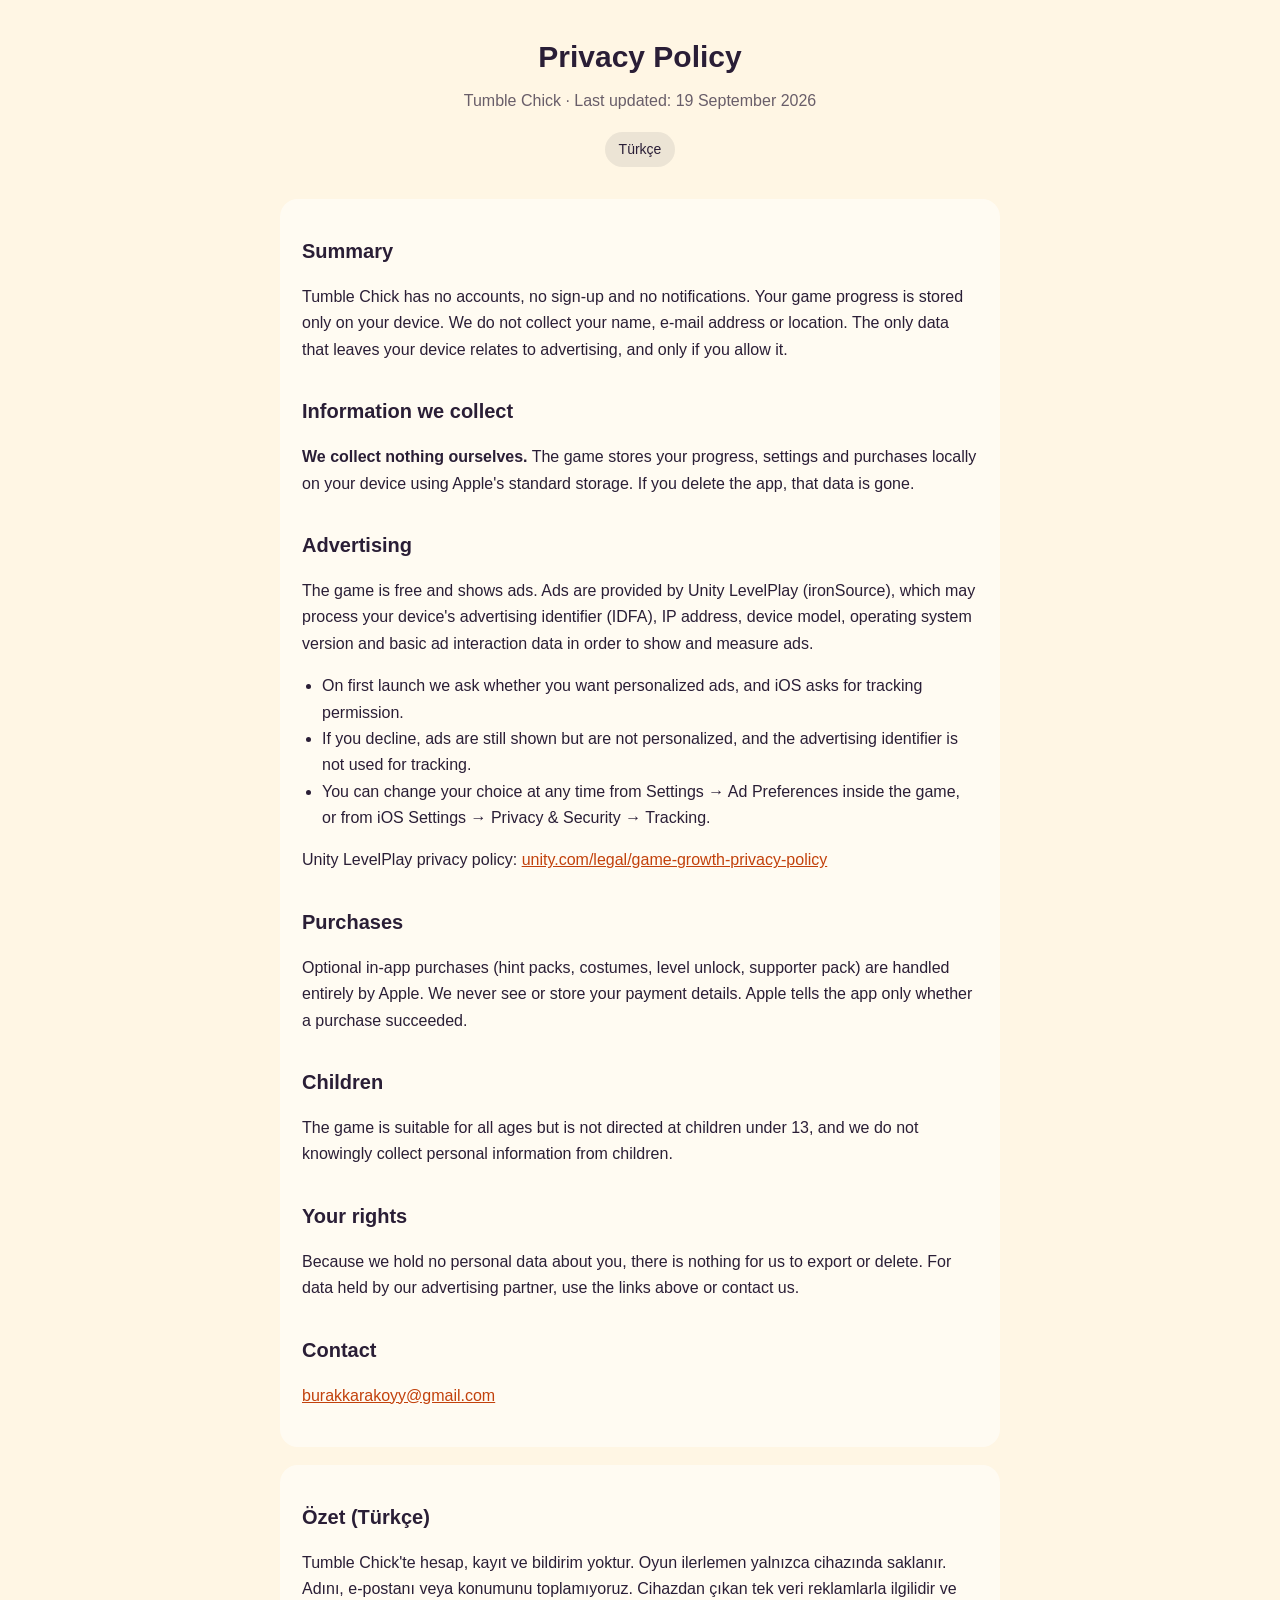
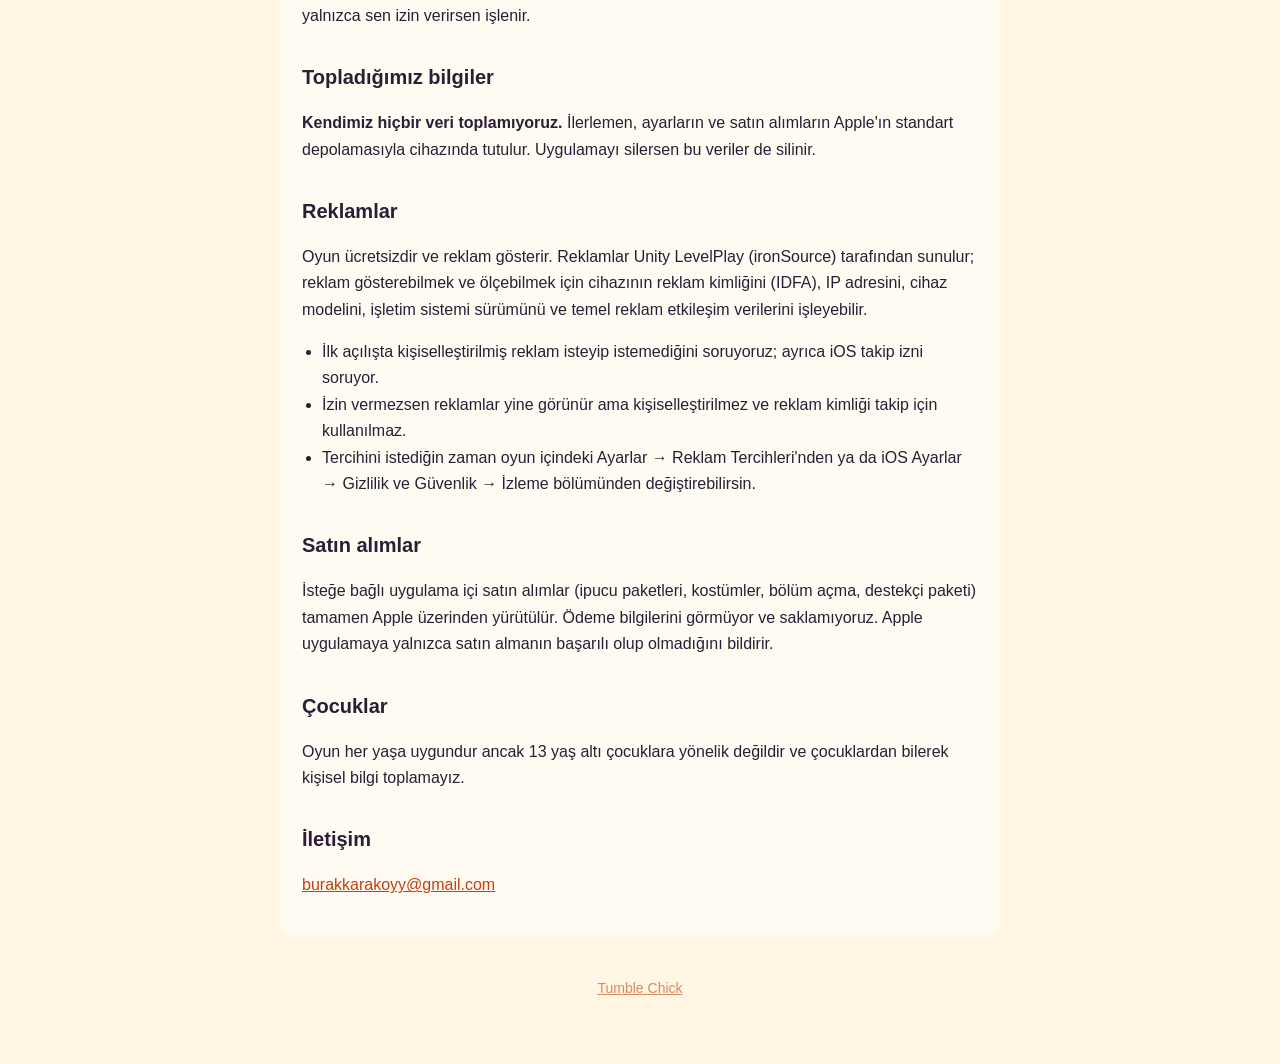
==== privacy.html @ 52e64dd9 "Add files via upload" ====
<!doctype html>
<html lang="en"><head><meta charset="utf-8">
<meta name="viewport" content="width=device-width, initial-scale=1">
<title>Tumble Chick — Privacy Policy</title><link rel="stylesheet" href="style.css"></head>
<body><main>
<header>
  <h1>Privacy Policy</h1>
  <p class="sub">Tumble Chick · Last updated: 19 September 2026</p>
  <a class="lang" href="#tr">Türkçe</a>
</header>

<div class="card">
<h2>Summary</h2>
<p>Tumble Chick has no accounts, no sign-up and no notifications. Your game progress is stored only on your device. We do not collect your name, e-mail address or location. The only data that leaves your device relates to advertising, and only if you allow it.</p>

<h2>Information we collect</h2>
<p><strong>We collect nothing ourselves.</strong> The game stores your progress, settings and purchases locally on your device using Apple's standard storage. If you delete the app, that data is gone.</p>

<h2>Advertising</h2>
<p>The game is free and shows ads. Ads are provided by Unity LevelPlay (ironSource), which may process your device's advertising identifier (IDFA), IP address, device model, operating system version and basic ad interaction data in order to show and measure ads.</p>
<ul>
  <li>On first launch we ask whether you want personalized ads, and iOS asks for tracking permission.</li>
  <li>If you decline, ads are still shown but are not personalized, and the advertising identifier is not used for tracking.</li>
  <li>You can change your choice at any time from Settings → Ad Preferences inside the game, or from iOS Settings → Privacy &amp; Security → Tracking.</li>
</ul>
<p>Unity LevelPlay privacy policy: <a href="https://unity.com/legal/game-growth-privacy-policy">unity.com/legal/game-growth-privacy-policy</a></p>

<h2>Purchases</h2>
<p>Optional in-app purchases (hint packs, costumes, level unlock, supporter pack) are handled entirely by Apple. We never see or store your payment details. Apple tells the app only whether a purchase succeeded.</p>

<h2>Children</h2>
<p>The game is suitable for all ages but is not directed at children under 13, and we do not knowingly collect personal information from children.</p>

<h2>Your rights</h2>
<p>Because we hold no personal data about you, there is nothing for us to export or delete. For data held by our advertising partner, use the links above or contact us.</p>

<h2>Contact</h2>
<p><a href="mailto:burakkarakoyy@gmail.com">burakkarakoyy@gmail.com</a></p>
</div>

<div class="card" id="tr">
<h2>Özet (Türkçe)</h2>
<p>Tumble Chick'te hesap, kayıt ve bildirim yoktur. Oyun ilerlemen yalnızca cihazında saklanır. Adını, e‑postanı veya konumunu toplamıyoruz. Cihazdan çıkan tek veri reklamlarla ilgilidir ve yalnızca sen izin verirsen işlenir.</p>

<h2>Topladığımız bilgiler</h2>
<p><strong>Kendimiz hiçbir veri toplamıyoruz.</strong> İlerlemen, ayarların ve satın alımların Apple'ın standart depolamasıyla cihazında tutulur. Uygulamayı silersen bu veriler de silinir.</p>

<h2>Reklamlar</h2>
<p>Oyun ücretsizdir ve reklam gösterir. Reklamlar Unity LevelPlay (ironSource) tarafından sunulur; reklam gösterebilmek ve ölçebilmek için cihazının reklam kimliğini (IDFA), IP adresini, cihaz modelini, işletim sistemi sürümünü ve temel reklam etkileşim verilerini işleyebilir.</p>
<ul>
  <li>İlk açılışta kişiselleştirilmiş reklam isteyip istemediğini soruyoruz; ayrıca iOS takip izni soruyor.</li>
  <li>İzin vermezsen reklamlar yine görünür ama kişiselleştirilmez ve reklam kimliği takip için kullanılmaz.</li>
  <li>Tercihini istediğin zaman oyun içindeki Ayarlar → Reklam Tercihleri'nden ya da iOS Ayarlar → Gizlilik ve Güvenlik → İzleme bölümünden değiştirebilirsin.</li>
</ul>

<h2>Satın alımlar</h2>
<p>İsteğe bağlı uygulama içi satın alımlar (ipucu paketleri, kostümler, bölüm açma, destekçi paketi) tamamen Apple üzerinden yürütülür. Ödeme bilgilerini görmüyor ve saklamıyoruz. Apple uygulamaya yalnızca satın almanın başarılı olup olmadığını bildirir.</p>

<h2>Çocuklar</h2>
<p>Oyun her yaşa uygundur ancak 13 yaş altı çocuklara yönelik değildir ve çocuklardan bilerek kişisel bilgi toplamayız.</p>

<h2>İletişim</h2>
<p><a href="mailto:burakkarakoyy@gmail.com">burakkarakoyy@gmail.com</a></p>
</div>
<footer><a href="index.html">Tumble Chick</a></footer>
</main></body></html>
---- style.css ----
:root { color-scheme: light dark; }
* { box-sizing: border-box; }
body {
  margin: 0; padding: 32px 20px 64px;
  font: 16px/1.65 -apple-system, BlinkMacSystemFont, "Segoe UI", Roboto, sans-serif;
  color: #2a1e36; background: #fff6e4;
}
@media (prefers-color-scheme: dark) { body { color: #f3ecff; background: #1d1630; } }
main { max-width: 720px; margin: 0 auto; }
header { text-align: center; margin-bottom: 32px; }
h1 { font-size: 30px; margin: 0 0 6px; }
h2 { font-size: 20px; margin: 32px 0 8px; }
.sub { opacity: .7; margin: 0; }
.lang { display: inline-block; margin: 18px 6px 0; padding: 6px 14px; border-radius: 999px;
        background: rgba(127,127,127,.15); text-decoration: none; color: inherit; font-size: 14px; }
.card { background: rgba(255,255,255,.55); border-radius: 18px; padding: 4px 22px 22px; margin-top: 18px; }
@media (prefers-color-scheme: dark) { .card { background: rgba(255,255,255,.07); } }
a { color: #c2410c; }
@media (prefers-color-scheme: dark) { a { color: #ffb37a; } }
footer { text-align: center; opacity: .6; font-size: 14px; margin-top: 40px; }
ul { padding-left: 20px; }
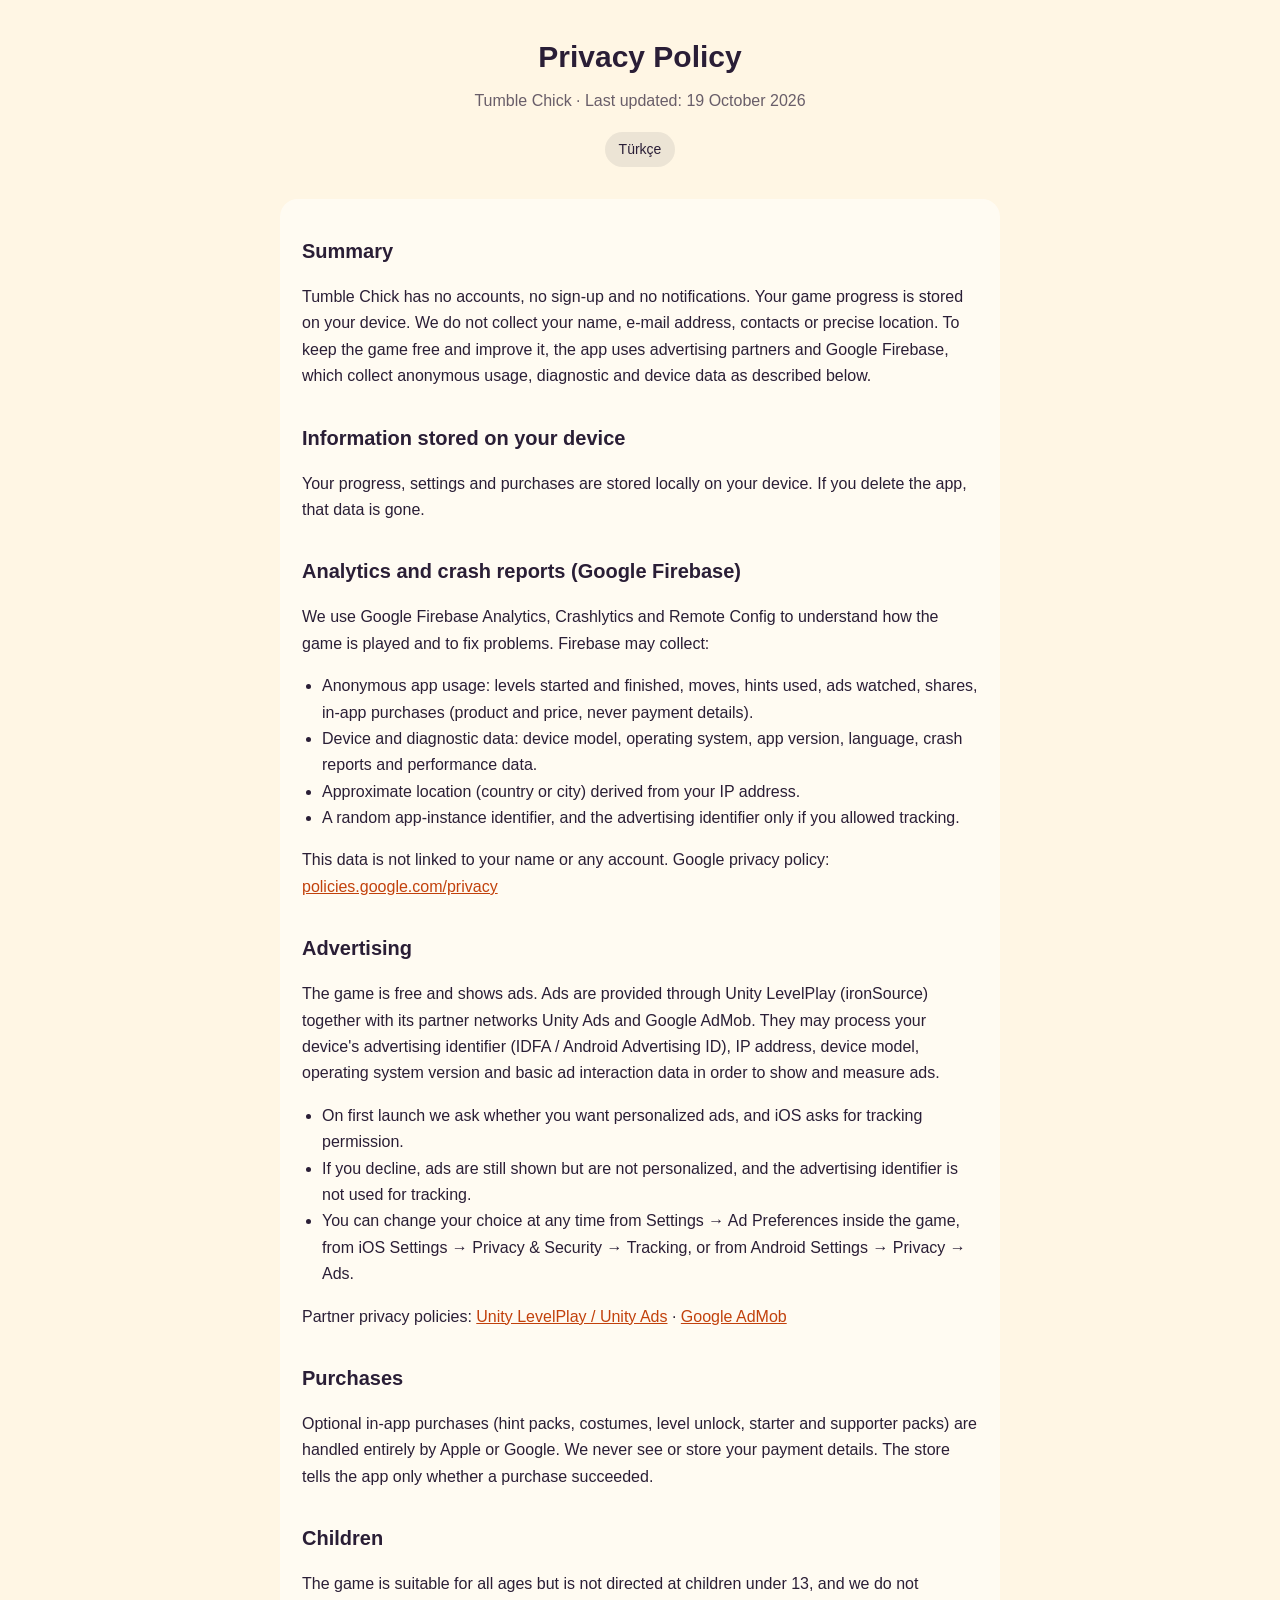
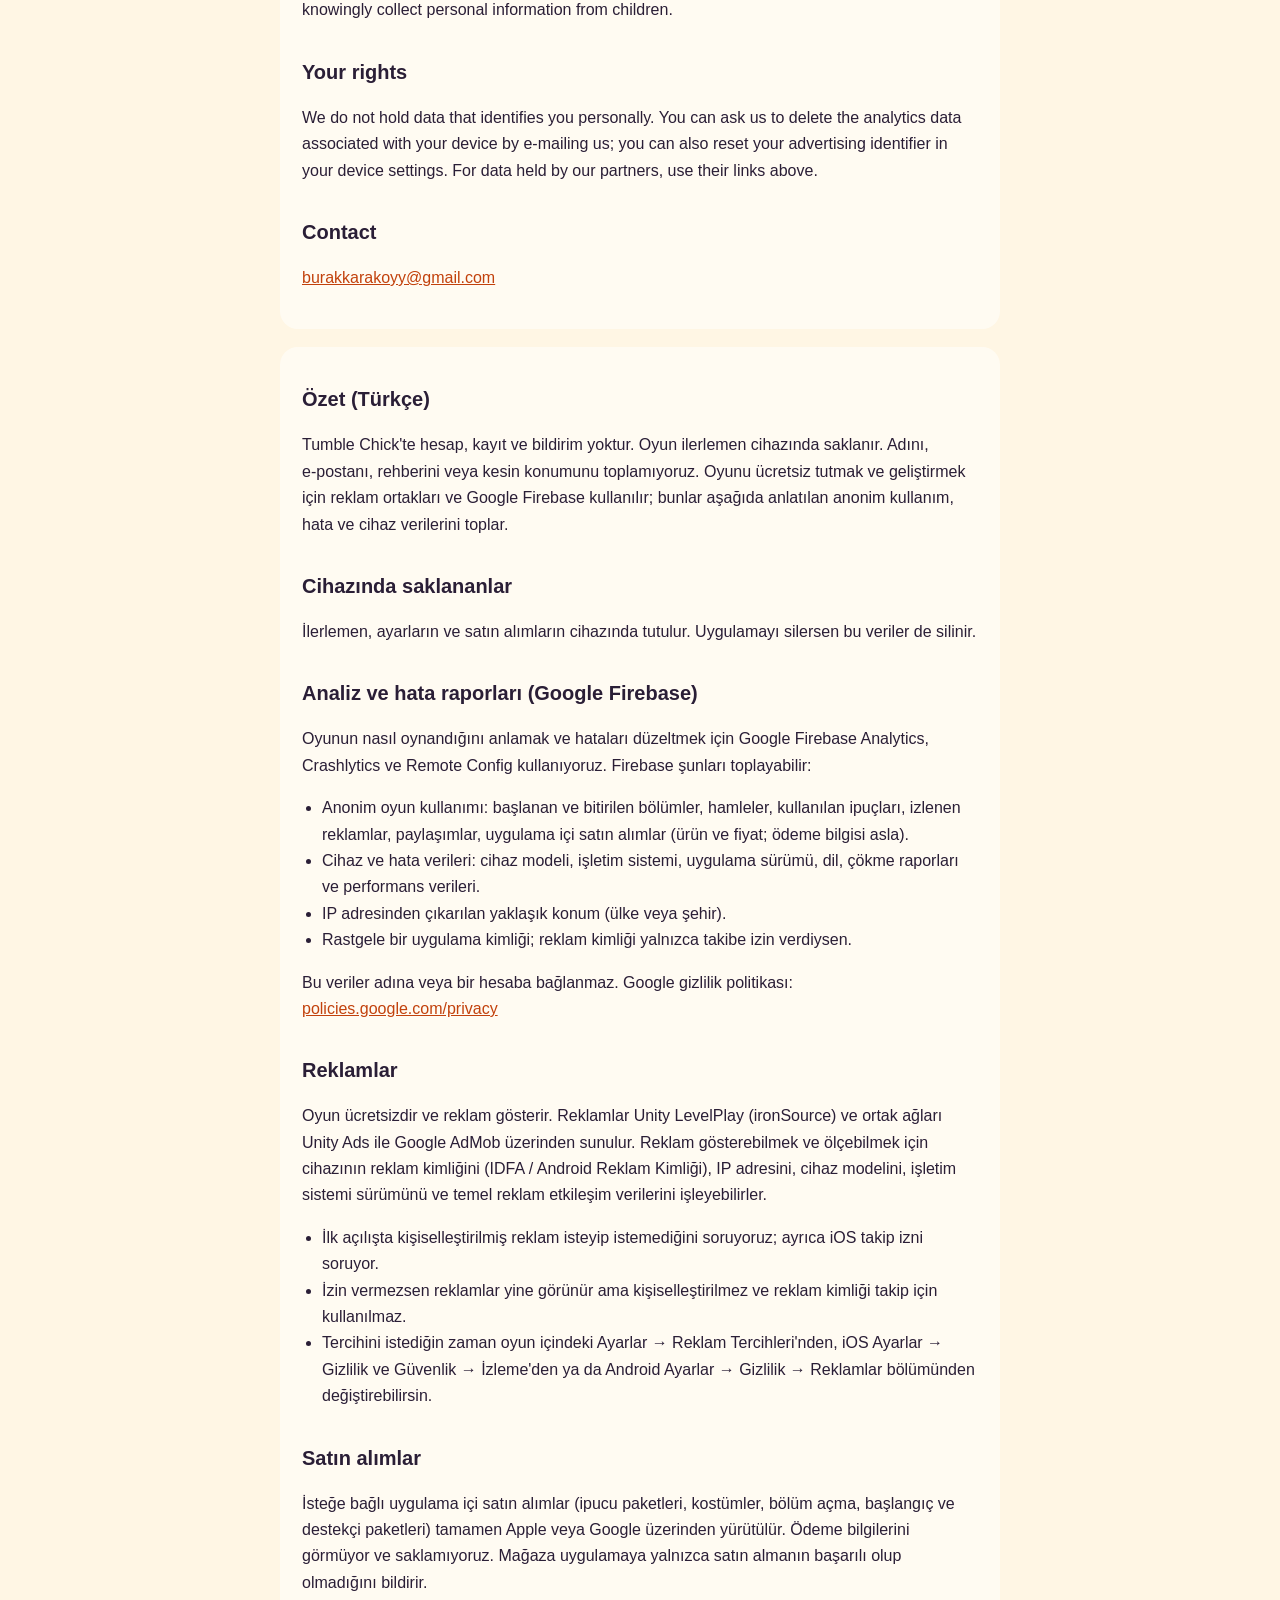
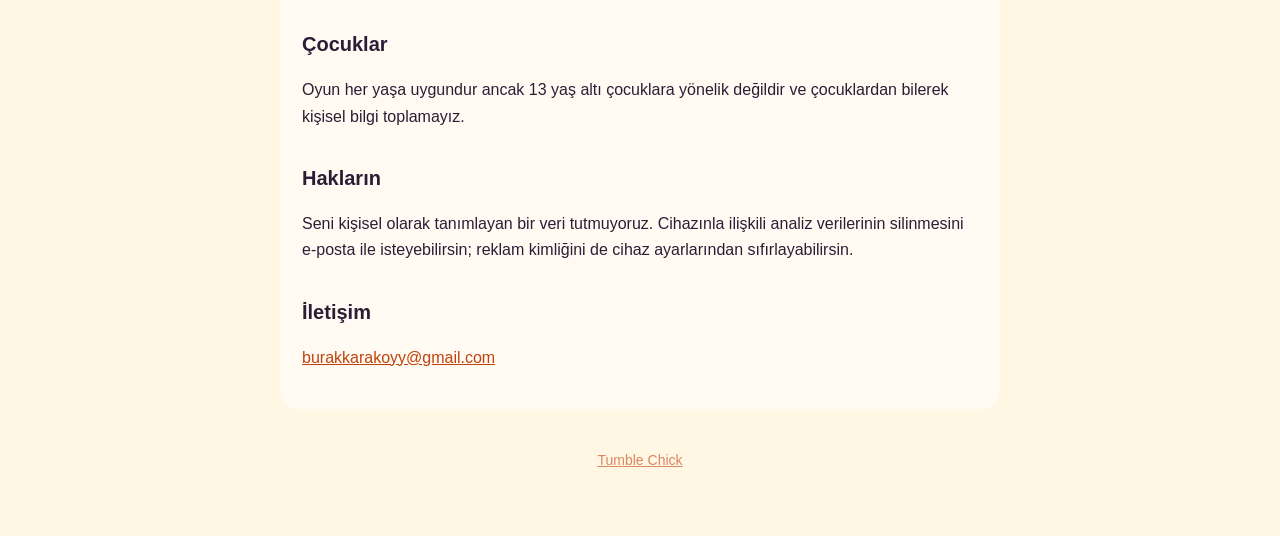
==== commit 283c6cd2: "Update privacy.html" ====
--- a/privacy.html
+++ b/privacy.html
@@ -5,34 +5,44 @@
 <body><main>
 <header>
   <h1>Privacy Policy</h1>
-  <p class="sub">Tumble Chick · Last updated: 19 September 2026</p>
+  <p class="sub">Tumble Chick · Last updated: 19 October 2026</p>
   <a class="lang" href="#tr">Türkçe</a>
 </header>
 
 <div class="card">
 <h2>Summary</h2>
-<p>Tumble Chick has no accounts, no sign-up and no notifications. Your game progress is stored only on your device. We do not collect your name, e-mail address or location. The only data that leaves your device relates to advertising, and only if you allow it.</p>
+<p>Tumble Chick has no accounts, no sign-up and no notifications. Your game progress is stored on your device. We do not collect your name, e-mail address, contacts or precise location. To keep the game free and improve it, the app uses advertising partners and Google Firebase, which collect anonymous usage, diagnostic and device data as described below.</p>
 
-<h2>Information we collect</h2>
-<p><strong>We collect nothing ourselves.</strong> The game stores your progress, settings and purchases locally on your device using Apple's standard storage. If you delete the app, that data is gone.</p>
+<h2>Information stored on your device</h2>
+<p>Your progress, settings and purchases are stored locally on your device. If you delete the app, that data is gone.</p>
+
+<h2>Analytics and crash reports (Google Firebase)</h2>
+<p>We use Google Firebase Analytics, Crashlytics and Remote Config to understand how the game is played and to fix problems. Firebase may collect:</p>
+<ul>
+  <li>Anonymous app usage: levels started and finished, moves, hints used, ads watched, shares, in-app purchases (product and price, never payment details).</li>
+  <li>Device and diagnostic data: device model, operating system, app version, language, crash reports and performance data.</li>
+  <li>Approximate location (country or city) derived from your IP address.</li>
+  <li>A random app-instance identifier, and the advertising identifier only if you allowed tracking.</li>
+</ul>
+<p>This data is not linked to your name or any account. Google privacy policy: <a href="https://policies.google.com/privacy">policies.google.com/privacy</a></p>
 
 <h2>Advertising</h2>
-<p>The game is free and shows ads. Ads are provided by Unity LevelPlay (ironSource), which may process your device's advertising identifier (IDFA), IP address, device model, operating system version and basic ad interaction data in order to show and measure ads.</p>
+<p>The game is free and shows ads. Ads are provided through Unity LevelPlay (ironSource) together with its partner networks Unity Ads and Google AdMob. They may process your device's advertising identifier (IDFA / Android Advertising ID), IP address, device model, operating system version and basic ad interaction data in order to show and measure ads.</p>
 <ul>
   <li>On first launch we ask whether you want personalized ads, and iOS asks for tracking permission.</li>
   <li>If you decline, ads are still shown but are not personalized, and the advertising identifier is not used for tracking.</li>
-  <li>You can change your choice at any time from Settings → Ad Preferences inside the game, or from iOS Settings → Privacy &amp; Security → Tracking.</li>
+  <li>You can change your choice at any time from Settings → Ad Preferences inside the game, from iOS Settings → Privacy &amp; Security → Tracking, or from Android Settings → Privacy → Ads.</li>
 </ul>
-<p>Unity LevelPlay privacy policy: <a href="https://unity.com/legal/game-growth-privacy-policy">unity.com/legal/game-growth-privacy-policy</a></p>
+<p>Partner privacy policies: <a href="https://unity.com/legal/game-growth-privacy-policy">Unity LevelPlay / Unity Ads</a> · <a href="https://policies.google.com/technologies/ads">Google AdMob</a></p>
 
 <h2>Purchases</h2>
-<p>Optional in-app purchases (hint packs, costumes, level unlock, supporter pack) are handled entirely by Apple. We never see or store your payment details. Apple tells the app only whether a purchase succeeded.</p>
+<p>Optional in-app purchases (hint packs, costumes, level unlock, starter and supporter packs) are handled entirely by Apple or Google. We never see or store your payment details. The store tells the app only whether a purchase succeeded.</p>
 
 <h2>Children</h2>
 <p>The game is suitable for all ages but is not directed at children under 13, and we do not knowingly collect personal information from children.</p>
 
 <h2>Your rights</h2>
-<p>Because we hold no personal data about you, there is nothing for us to export or delete. For data held by our advertising partner, use the links above or contact us.</p>
+<p>We do not hold data that identifies you personally. You can ask us to delete the analytics data associated with your device by e-mailing us; you can also reset your advertising identifier in your device settings. For data held by our partners, use their links above.</p>
 
 <h2>Contact</h2>
 <p><a href="mailto:burakkarakoyy@gmail.com">burakkarakoyy@gmail.com</a></p>
@@ -40,24 +50,37 @@
 
 <div class="card" id="tr">
 <h2>Özet (Türkçe)</h2>
-<p>Tumble Chick'te hesap, kayıt ve bildirim yoktur. Oyun ilerlemen yalnızca cihazında saklanır. Adını, e‑postanı veya konumunu toplamıyoruz. Cihazdan çıkan tek veri reklamlarla ilgilidir ve yalnızca sen izin verirsen işlenir.</p>
+<p>Tumble Chick'te hesap, kayıt ve bildirim yoktur. Oyun ilerlemen cihazında saklanır. Adını, e‑postanı, rehberini veya kesin konumunu toplamıyoruz. Oyunu ücretsiz tutmak ve geliştirmek için reklam ortakları ve Google Firebase kullanılır; bunlar aşağıda anlatılan anonim kullanım, hata ve cihaz verilerini toplar.</p>
 
-<h2>Topladığımız bilgiler</h2>
-<p><strong>Kendimiz hiçbir veri toplamıyoruz.</strong> İlerlemen, ayarların ve satın alımların Apple'ın standart depolamasıyla cihazında tutulur. Uygulamayı silersen bu veriler de silinir.</p>
+<h2>Cihazında saklananlar</h2>
+<p>İlerlemen, ayarların ve satın alımların cihazında tutulur. Uygulamayı silersen bu veriler de silinir.</p>
+
+<h2>Analiz ve hata raporları (Google Firebase)</h2>
+<p>Oyunun nasıl oynandığını anlamak ve hataları düzeltmek için Google Firebase Analytics, Crashlytics ve Remote Config kullanıyoruz. Firebase şunları toplayabilir:</p>
+<ul>
+  <li>Anonim oyun kullanımı: başlanan ve bitirilen bölümler, hamleler, kullanılan ipuçları, izlenen reklamlar, paylaşımlar, uygulama içi satın alımlar (ürün ve fiyat; ödeme bilgisi asla).</li>
+  <li>Cihaz ve hata verileri: cihaz modeli, işletim sistemi, uygulama sürümü, dil, çökme raporları ve performans verileri.</li>
+  <li>IP adresinden çıkarılan yaklaşık konum (ülke veya şehir).</li>
+  <li>Rastgele bir uygulama kimliği; reklam kimliği yalnızca takibe izin verdiysen.</li>
+</ul>
+<p>Bu veriler adına veya bir hesaba bağlanmaz. Google gizlilik politikası: <a href="https://policies.google.com/privacy">policies.google.com/privacy</a></p>
 
 <h2>Reklamlar</h2>
-<p>Oyun ücretsizdir ve reklam gösterir. Reklamlar Unity LevelPlay (ironSource) tarafından sunulur; reklam gösterebilmek ve ölçebilmek için cihazının reklam kimliğini (IDFA), IP adresini, cihaz modelini, işletim sistemi sürümünü ve temel reklam etkileşim verilerini işleyebilir.</p>
+<p>Oyun ücretsizdir ve reklam gösterir. Reklamlar Unity LevelPlay (ironSource) ve ortak ağları Unity Ads ile Google AdMob üzerinden sunulur. Reklam gösterebilmek ve ölçebilmek için cihazının reklam kimliğini (IDFA / Android Reklam Kimliği), IP adresini, cihaz modelini, işletim sistemi sürümünü ve temel reklam etkileşim verilerini işleyebilirler.</p>
 <ul>
   <li>İlk açılışta kişiselleştirilmiş reklam isteyip istemediğini soruyoruz; ayrıca iOS takip izni soruyor.</li>
   <li>İzin vermezsen reklamlar yine görünür ama kişiselleştirilmez ve reklam kimliği takip için kullanılmaz.</li>
-  <li>Tercihini istediğin zaman oyun içindeki Ayarlar → Reklam Tercihleri'nden ya da iOS Ayarlar → Gizlilik ve Güvenlik → İzleme bölümünden değiştirebilirsin.</li>
+  <li>Tercihini istediğin zaman oyun içindeki Ayarlar → Reklam Tercihleri'nden, iOS Ayarlar → Gizlilik ve Güvenlik → İzleme'den ya da Android Ayarlar → Gizlilik → Reklamlar bölümünden değiştirebilirsin.</li>
 </ul>
 
 <h2>Satın alımlar</h2>
-<p>İsteğe bağlı uygulama içi satın alımlar (ipucu paketleri, kostümler, bölüm açma, destekçi paketi) tamamen Apple üzerinden yürütülür. Ödeme bilgilerini görmüyor ve saklamıyoruz. Apple uygulamaya yalnızca satın almanın başarılı olup olmadığını bildirir.</p>
+<p>İsteğe bağlı uygulama içi satın alımlar (ipucu paketleri, kostümler, bölüm açma, başlangıç ve destekçi paketleri) tamamen Apple veya Google üzerinden yürütülür. Ödeme bilgilerini görmüyor ve saklamıyoruz. Mağaza uygulamaya yalnızca satın almanın başarılı olup olmadığını bildirir.</p>
 
 <h2>Çocuklar</h2>
 <p>Oyun her yaşa uygundur ancak 13 yaş altı çocuklara yönelik değildir ve çocuklardan bilerek kişisel bilgi toplamayız.</p>
+
+<h2>Hakların</h2>
+<p>Seni kişisel olarak tanımlayan bir veri tutmuyoruz. Cihazınla ilişkili analiz verilerinin silinmesini e‑posta ile isteyebilirsin; reklam kimliğini de cihaz ayarlarından sıfırlayabilirsin.</p>
 
 <h2>İletişim</h2>
 <p><a href="mailto:burakkarakoyy@gmail.com">burakkarakoyy@gmail.com</a></p>
